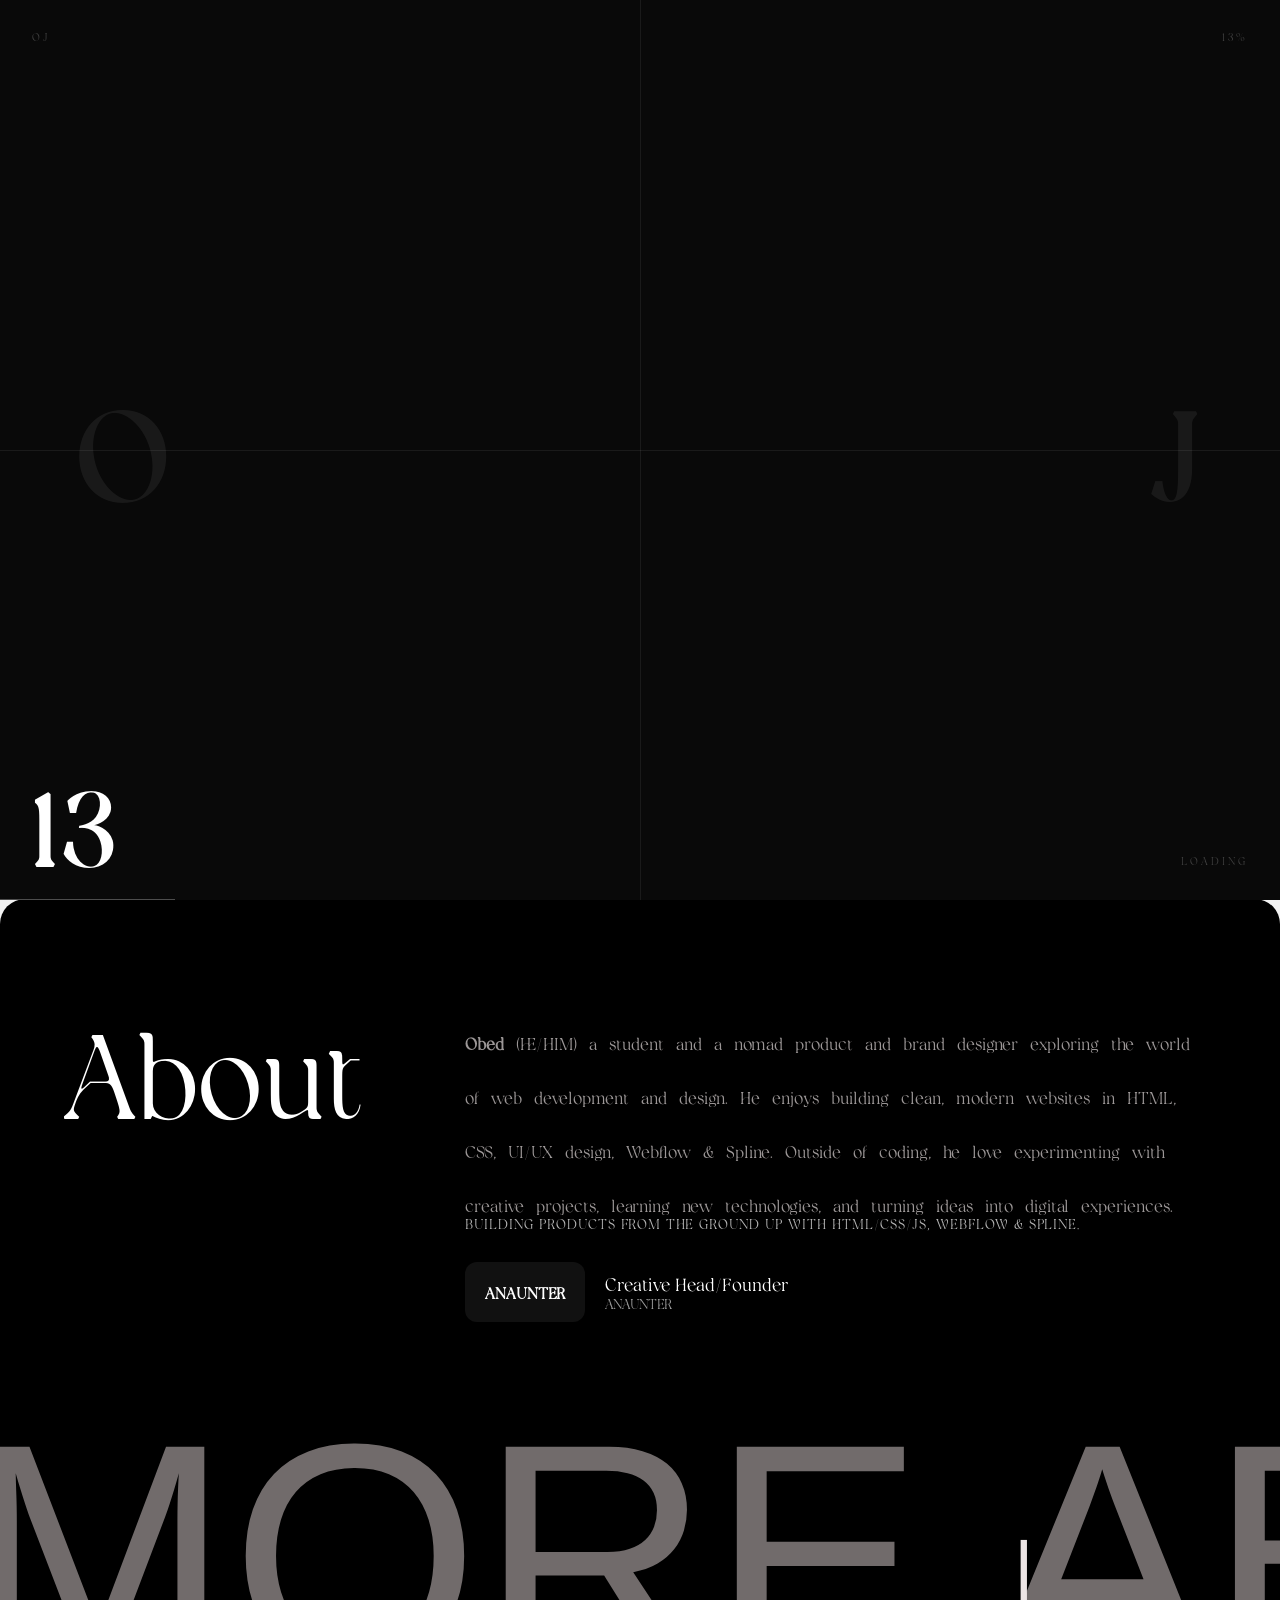
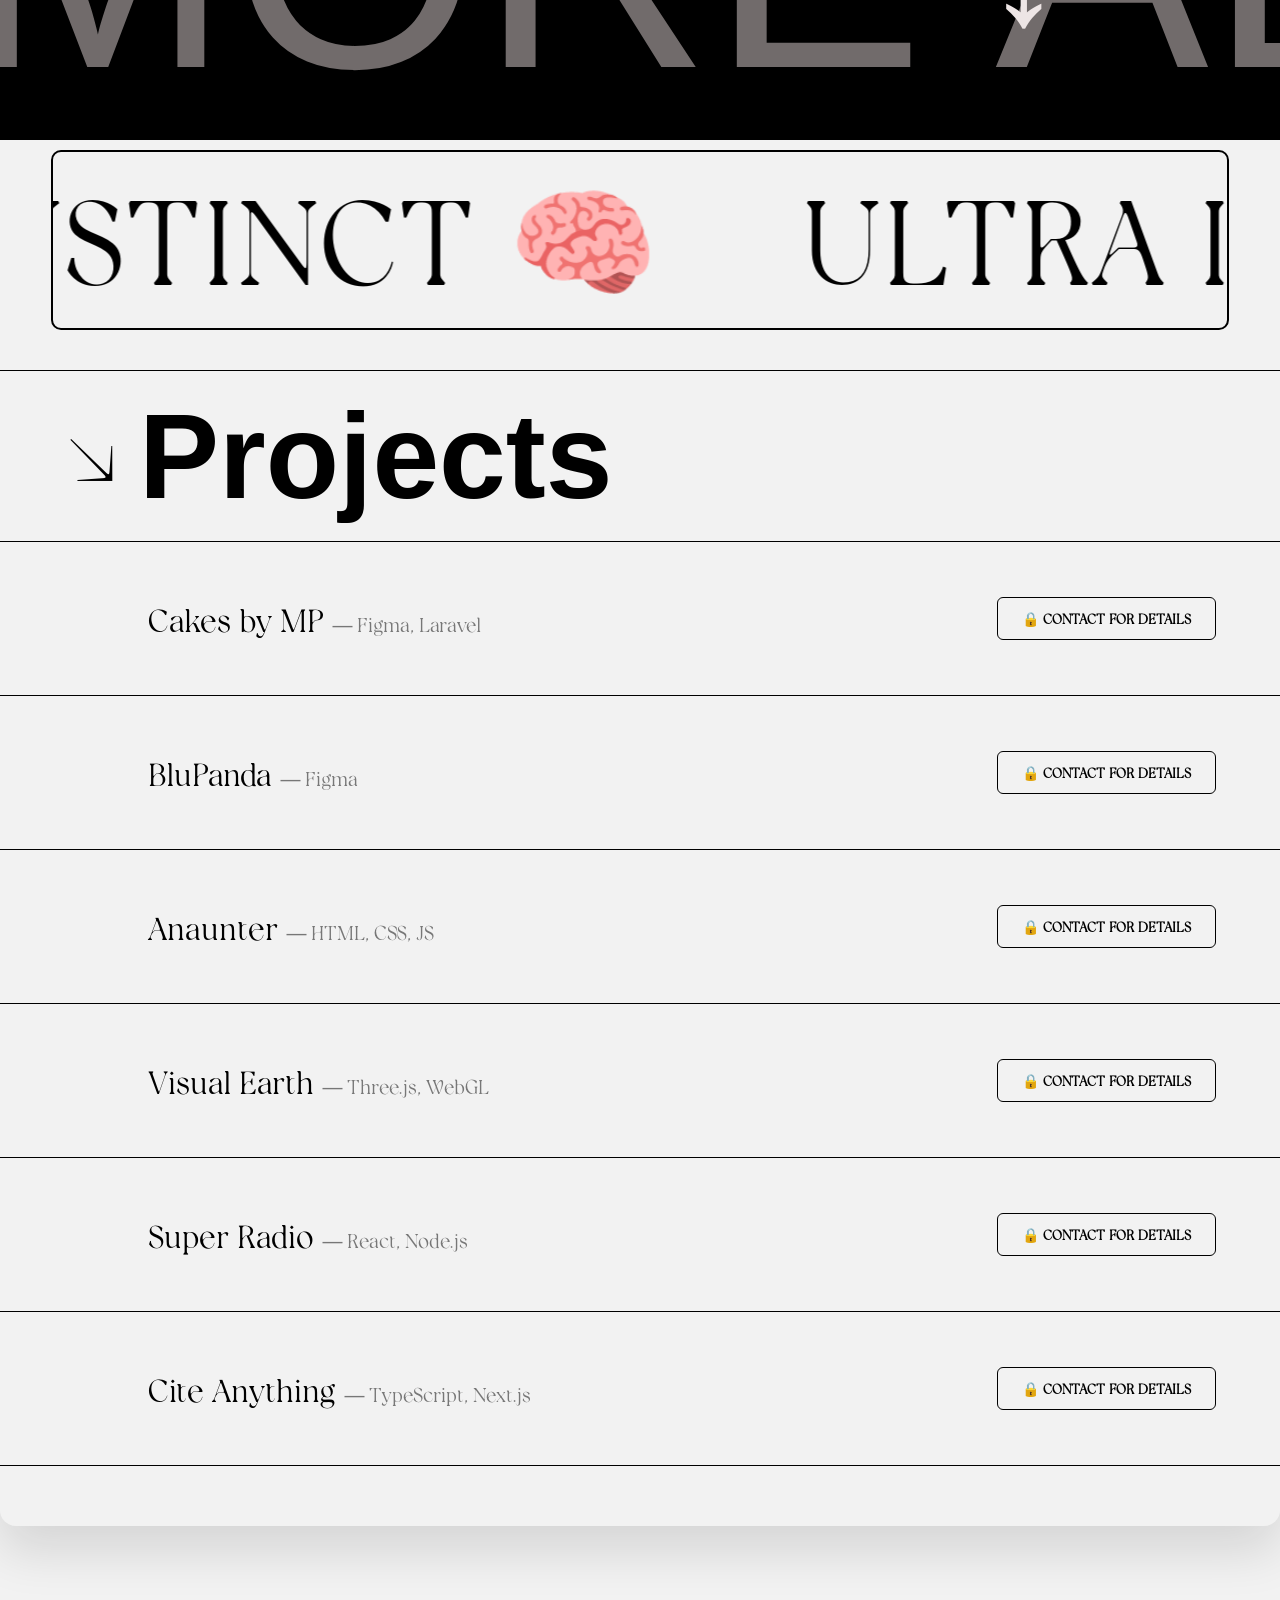
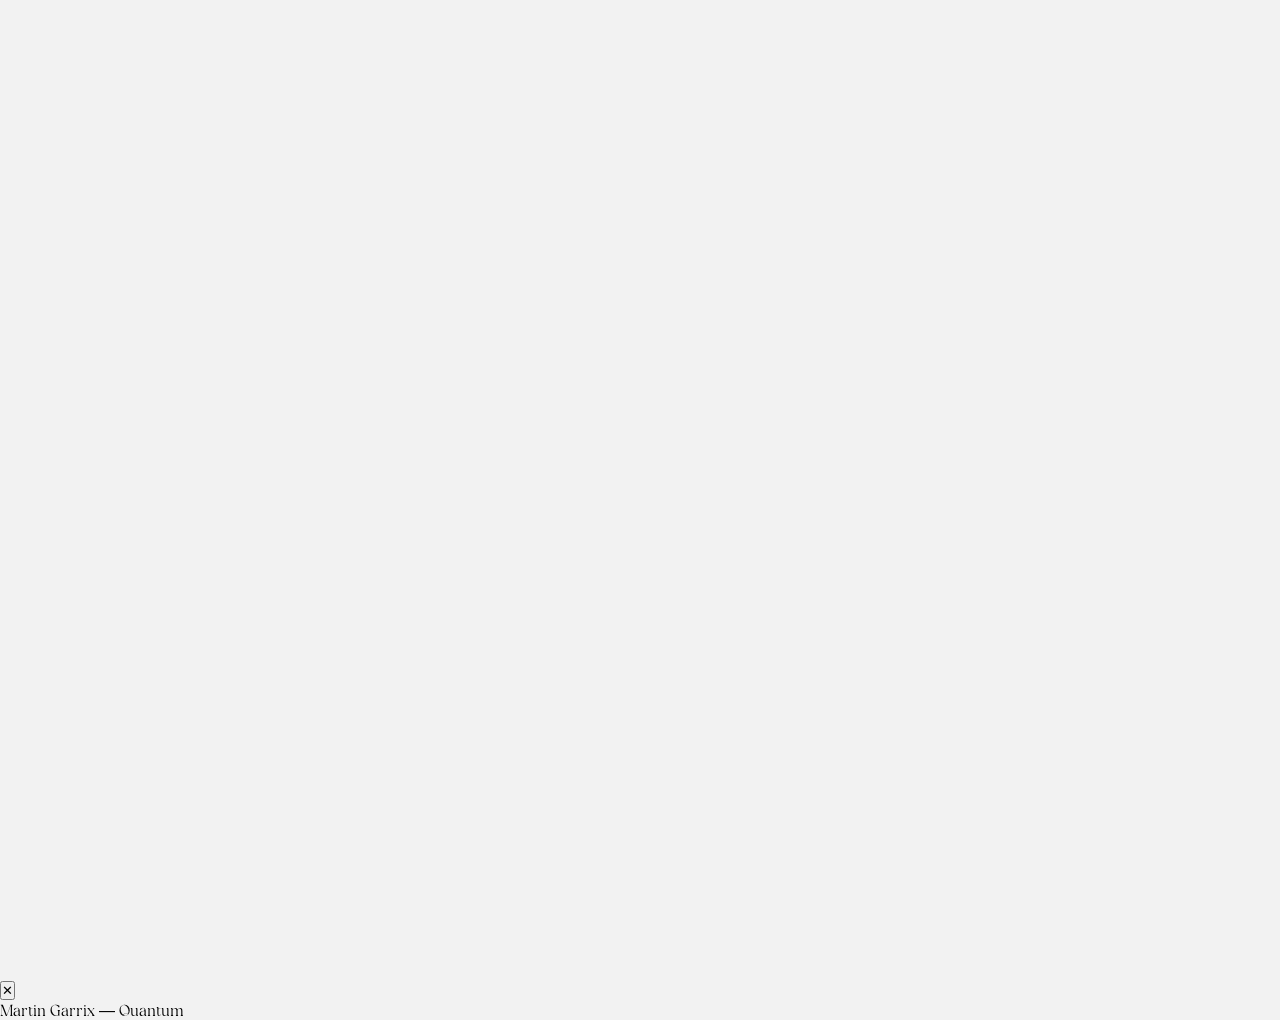
==== index.html @ 358d1b66 "Initial commit Created from https://vercel.com/new" ====
<!DOCTYPE html>
<html lang="en">
<head>
  <meta charset="UTF-8" />
  <meta name="viewport" content="width=device-width, initial-scale=1.0" />
  <title>Creative Nomad</title>
  <link rel="stylesheet" href="style.css" />
  <!-- Simple Icons CDN for Tech Logos -->
  <link rel="stylesheet" href="https://cdn.jsdelivr.net/npm/simple-icons-font@v14/font/simple-icons.min.css" />
</head>
<body>

  <!-- PRELOADER -->
  <div id="preloader">
    <div id="plBg"></div>
    <div class="pl-quad tl" id="plQ1"></div>
    <div class="pl-quad tr" id="plQ2"></div>
    <div class="pl-quad bl" id="plQ3"></div>
    <div class="pl-quad br" id="plQ4"></div>
    <div class="pl-vline" id="plVline"></div>
    <div class="pl-hline" id="plHline"></div>
    <span class="pl-corner tl" id="plCornerTL">OJ</span>
    <span class="pl-corner tr" id="plCornerTR">0%</span>
    <div id="plLetters">
      <span class="pl-letter" id="plLetterO">O</span>
      <span class="pl-letter" id="plLetterJ">J</span>
    </div>
    <div id="plCounter">0</div>
    <div id="plStatusWrap"><span id="plStatus">Loading</span></div>
    <div id="plLine"></div>
  </div>

  <!-- PAGE WRAPPER -->
  <div id="pageWrap">

    <!-- TOP WRAPPER -->
    <div class="top-wrapper">

      <section class="hero" id="home">
        <header class="header">
          <div class="logo">OJ</div>
          <div class="tagline">CREATIVE NOMAD, DESIGNING DIGITAL PRODUCTS & BRANDS.</div>
          <div class="linktree">LINK TREE</div>
        </header>

        <div class="grid-bg"></div>

        <div class="text-carousel">
          <div class="carousel-track">
            <img src="pasted-image (12).png" alt="Background Text" />
            <img src="pasted-image (12).png" alt="Background Text" />
            <img src="pasted-image (12).png" alt="Background Text" />
            <img src="pasted-image (12).png" alt="Background Text" />
          </div>
        </div>

        <div class="character-wrapper">
          <img src="character.png" alt="Character" class="character" />
          <div class="hero-year-badge">©2026</div>
        </div>
      </section>

      <section class="black-section" id="about">
        <div class="about-container">

          <div class="about-left">
            <h1 class="content">About</h1>
          </div>

          <div class="about-right">
            <p class="about-text content">
              <strong>Obed</strong> <span>(HE/HIM)</span> a student and a nomad product and brand designer 
              exploring the world of web development and design. He enjoys building clean, 
              modern websites in HTML, CSS, UI/UX design, Webflow & Spline. Outside of coding, he 
              love experimenting with creative projects, learning new technologies, 
              and turning ideas into digital experiences.
            </p>

            <p class="about-sub">
              BUILDING PRODUCTS FROM THE GROUND UP WITH HTML/CSS/JS, WEBFLOW & SPLINE.
            </p>

            <div class="about-role">
              <div class="role-icon">ANAUNTER</div>
              <div>
                <div class="role-title">Creative Head/Founder</div>
                <div class="role-company">ANAUNTER</div>
              </div>
            </div>
          </div>
        </div>

        <div class="about-carousel-container">
          <div class="about-down-arrow">↓</div>
          <div class="about-scroll-carousel">
            <div class="about-carousel-item">MORE ABOUT ME</div>
            <div class="about-carousel-item">MORE ABOUT ME</div>
            <div class="about-carousel-item">MORE ABOUT ME</div>
            <div class="about-carousel-item">MORE ABOUT ME</div>
            <div class="about-carousel-item">MORE ABOUT ME</div>
            <div class="about-carousel-item">MORE ABOUT ME</div>
          </div>
        </div>    
      </section>

    </div><!-- /top-wrapper -->

    <section class="white-section" id="projects">
      <div class="projects-wrapper">

        <!-- Infinite Carousel -->
        <div class="carousel-container">
          <div class="scroll-carousel">
            <div class="carousel-item">ULTRA INSTINCT 🧠</div>
            <div class="carousel-item">ULTRA INSTINCT 🧠</div>
            <div class="carousel-item">ULTRA INSTINCT 🧠</div>
          </div>
        </div>

        <!-- Projects Header -->
        <div class="projects-header">
          <span class="arrow">↘</span>
          <h2>Projects</h2>
        </div>

        <!-- Project Content Layout -->
        <div class="projects-content">

          <div class="projects-list">
            
            <!-- Project 1 -->
            <div class="project-row" data-img="https://images.unsplash.com/photo-1551288049-bebda4e38f71?q=80&w=800">
              <div class="project-info">
                <div class="tech-logos">
                  <i class="si si-figma" title="Figma"></i>
                  <i class="si si-laravel" title="Laravel"></i>
                </div>
                <h3 class="project-title">Cakes by MP <span class="project-tags">— Figma, Laravel</span></h3>
              </div>
              <button class="project-btn">🔒 CONTACT FOR DETAILS</button>
            </div>

            <!-- Project 2 -->
            <div class="project-row" data-img="https://images.unsplash.com/photo-1558655146-d09347e92766?q=80&w=800">
              <div class="project-info">
                <div class="tech-logos">
                  <i class="si si-figma" title="Figma"></i>
                </div>
                <h3 class="project-title">BluPanda <span class="project-tags">— Figma</span></h3>
              </div>
              <button class="project-btn">🔒 CONTACT FOR DETAILS</button>
            </div>

            <!-- Project 3 -->
            <div class="project-row" data-img="https://images.unsplash.com/photo-1547658719-da2b51169166?q=80&w=800">
              <div class="project-info">
                <div class="tech-logos">
                  <i class="si si-html5" title="HTML5"></i>
                  <i class="si si-css3" title="CSS3"></i>
                  <i class="si si-javascript" title="JavaScript"></i>
                </div>
                <h3 class="project-title">Anaunter <span class="project-tags">— HTML, CSS, JS</span></h3>
              </div>
              <button class="project-btn">🔒 CONTACT FOR DETAILS</button>
            </div>

            <!-- Project 4 -->
            <div class="project-row" data-img="https://images.unsplash.com/photo-1451187580459-43490279c0fa?q=80&w=800">
              <div class="project-info">
                <div class="tech-logos">
                  <i class="si si-threejs" title="Three.js"></i>
                  <i class="si si-webgl" title="WebGL"></i>
                </div>
                <h3 class="project-title">Visual Earth <span class="project-tags">— Three.js, WebGL</span></h3>
              </div>
              <button class="project-btn">🔒 CONTACT FOR DETAILS</button>
            </div>

            <!-- Project 5 -->
            <div class="project-row" data-img="https://images.unsplash.com/photo-1511671782779-c97d3d27a1d4?q=80&w=800">
              <div class="project-info">
                <div class="tech-logos">
                  <i class="si si-react" title="React"></i>
                  <i class="si si-node-dot-js" title="Node.js"></i>
                </div>
                <h3 class="project-title">Super Radio <span class="project-tags">— React, Node.js</span></h3>
              </div>
              <button class="project-btn">🔒 CONTACT FOR DETAILS</button>
            </div>

            <!-- Project 6 -->
            <div class="project-row" data-img="https://images.unsplash.com/photo-1507238691740-187a5b1d37b8?q=80&w=800">
              <div class="project-info">
                <div class="tech-logos">
                  <i class="si si-typescript" title="TypeScript"></i>
                  <i class="si si-nextdotjs" title="Next.js"></i>
                </div>
                <h3 class="project-title">Cite Anything <span class="project-tags">— TypeScript, Next.js</span></h3>
              </div>
              <button class="project-btn">🔒 CONTACT FOR DETAILS</button>
            </div>

          </div>
        </div>

      </div>
    </section>

  </div><!-- /pageWrap -->

  <!-- FOOTER CURTAIN WRAPPER -->
  <div class="footer-curtain">
    <footer class="site-footer" id="contact">
      <div class="footer-huge-text">
        OBED DANIEL JOSHUA
      </div>
      <div class="footer-bottom-grid">
        <div class="footer-info">
          <p class="footer-location-text">Made with love and <span class="highlight-blue">W</span><br>in San Ildefonso, Philippines.</p>
          <div class="local-time">
            <span class="time-label">Local time</span>
            <span class="time-display" id="localTimeDisplay">00:00 AM</span>
          </div>
        </div>
        <div class="footer-links">
          <a href="#" class="footer-link">Instagram <span>↗</span></a>
          <a href="#" class="footer-link">Webflow <span>↗</span></a>
          <a href="#" class="footer-link">Github <span>↗</span></a>
          <a href="#" class="footer-link">Figma <span>↗</span></a>
        </div>
      </div>
      <div class="footer-copyright">
        © 2026 OBED DANIEL JOSHUA. ALL RIGHTS RESERVED.
      </div>
    </footer>
  </div>

  <!-- FLOATING NAVIGATION DOCK -->
  <nav class="floating-dock" id="floatingDock">
    <div class="dock-logo">OJ</div>
    <div class="dock-links">
      <a href="#about">About</a>
      <a href="#projects">Work</a>
      <a href="#projects">Products</a>
      <a href="#contact">Contact</a>
    </div>
  </nav>

  <a href="https://matthisgarnier.webflow.io/" class="side-honors">
    <img class="awards" src="awards.png" alt="Inspiration Icon" />
    <span>Honors</span>
  </a>

  <!-- INTRO OVERLAY -->
  <div id="introOverlay">
    <video id="introVideo" autoplay muted loop playsinline>
      <source src="video.mp4" type="video/mp4" />
    </video>
    <div id="introGrain"></div>
    <div id="introScanlines"></div>
    <div id="introWord"></div>
    <button id="introClose">✕</button>
    <div id="introNowPlaying">Martin Garrix — Quantum</div>
  </div>

  <audio id="introAudio" loop>
    <source src="quantum.mp3" type="audio/mpeg" />
  </audio>

  <!-- LINK TREE OVERLAY -->
  <div class="linktree-overlay" id="linktreeOverlay">
    <div class="linktree-top">
      <button class="close-linktree" id="closeLinktree">✕</button>
    </div>
    <div class="linktree-grid">
      <a href="#" class="lt-card">Instagram <span>↗</span></a>
      <a href="#" class="lt-card">Webflow <span>↗</span></a>
      <a href="#" class="lt-card">Github <span>↗</span></a>
      <a href="#" class="lt-card">Figma <span>↗</span></a>
    </div>
  </div>

  <!-- FLOATING MOUSE-FOLLOWING PROJECT PREVIEW CARD -->
  <div id="floatingProjectPreview" class="floating-project-preview">
    <img src="" alt="Project Preview" id="floatingPreviewImg" />
  </div>

  <script src="https://unpkg.com/@studio-freight/lenis@1.0.42/bundled/lenis.min.js"></script>
  <script src="https://cdn.jsdelivr.net/npm/gsap@3.12.5/dist/gsap.min.js"></script>
  <script src="https://cdn.jsdelivr.net/npm/gsap@3.12.5/dist/ScrollTrigger.min.js"></script>
  <script src="https://cdn.jsdelivr.net/npm/gsap@3.12.5/dist/CustomEase.min.js"></script>
  <script src="script.js"></script>
</body>
</html>
---- style.css ----
@import url('https://fonts.cdnfonts.com/css/jumbotron');
@import url('https://fonts.cdnfonts.com/css/amoera');
@import url('https://fonts.cdnfonts.com/css/fonde');

@font-face {
    font-family: "EulaRegular";
    src: url("Brier-Regular.otf") format("opentype");
}

@font-face {
    font-family: "BrierBold";
    src: url("Brier-Bold.otf") format("opentype");
}

* {
  margin: 0;
  padding: 0;
  box-sizing: border-box;
}

html, body {
  width: 100%;
  max-width: 100vw;
  overflow-x: hidden;
}

body {
  font-family: "EulaRegular", sans-serif;
  background: #f2f2f2;
  position: relative;
  min-height: 100vh;
}

/* PAGE WRAPPER */
#pageWrap {
  position: relative;
  z-index: 2;
  background: #f2f2f2;
  will-change: transform;
}

.top-wrapper {
  position: relative;
  z-index: 2;
}

/* GRID BACKGROUND */
.grid-bg {
  position: absolute;
  inset: 0;
  background-image: 
    linear-gradient(to right, rgba(0,0,0,0.06) 1px, transparent 1px),
    linear-gradient(to bottom, rgba(0,0,0,0.06) 1px, transparent 1px);
  background-size: 20px 20px;
  z-index: 0;
}

/* HEADER */
.header {
  position: sticky;
  top: 20px;
  left: 20px;
  right: 20px;
  height: 60px;
  background: #ffffff;
  border-radius: 12px;
  display: flex;
  align-items: center;
  padding: 0 20px;
  justify-content: space-between;
  z-index: 2;
  margin: 20px 20px 0 20px;
}

.logo {
  font-family: "BrierBold", sans-serif;
  font-size: 25px;
  background: black;
  color: white;
  padding: 2px 2px;
  border-radius: 3px;
  font-weight: bold;
}

.tagline {
  font-size: 14px;
  letter-spacing: 1px;
}

.linktree {
  font-size: 14px;
  cursor: pointer;
}

/* HERO SECTION */
.hero {
  position: relative;
  height: 100vh;
  overflow: hidden;
  z-index: 1;
}

/* TEXT CAROUSEL */
.text-carousel {
  position: absolute;
  top: 50%;
  left: 0;
  transform: translateY(-50%);
  width: 100%;
  overflow: hidden;
  z-index: 1;
}

.carousel-track {
  display: flex;
  flex-wrap: nowrap;
  width: max-content;
  animation: scrollText 7s linear infinite;
}

.carousel-track img {
  display: block;
  flex-shrink: 0;
  height: 300px;
  object-fit: contain;
  margin: 0;
  padding: 0;
}

.carousel-track img + img {
  margin-left: -40px;
}

@keyframes scrollText {
  from { transform: translateX(0); }
  to { transform: translateX(-50%); }
}

/* CHARACTER */
.character-wrapper {
  position: absolute;
  top: 55%;
  left: 50%;
  transform: translate(-50%, -50%);
  z-index: 10;
  overflow: hidden;
}

.character {
  height: 95vh;
}

.hero-year-badge {
  position: absolute;
  bottom: 80px;
  right: 15px;
  background: #ffffff;
  color: #000000;
  font-family: "EulaRegular", sans-serif;
  font-size: 13px;
  font-weight: 600;
  padding: 6px 12px;
  border-radius: 4px;
  box-shadow: 0 4px 12px rgba(0, 0, 0, 0.08);
  z-index: 12;
}

/* SIDE HONORS */
.side-honors {
  text-decoration: none;
  position: fixed;
  right: 0;
  top: 50%;
  transform: translateY(-50%);
  background: black;
  color: white;
  padding: 20px 10px;
  writing-mode: vertical-rl;
  text-orientation: mixed;
  z-index: 100;
  transition: opacity 0.25s ease, transform 0.25s ease;
}

.side-honors.hidden {
  opacity: 0;
  pointer-events: none;
  transform: translateY(-50%) translateX(20px);
}

.awards {
  width: 40px;
  height: 40px;
  margin-bottom: 9px;
  filter: brightness(100);
}

/* BLACK SECTION (ABOUT) - SEAMLESS ATTACHED OVERLAP */
.black-section {
  position: relative;
  width: 100%;
  border-radius: 25px 25px 0 0;
  background: black;
  padding-top: 70px;
  padding-bottom: 120px;
  z-index: 3;
  margin-top: -1px;
}

.about-container {
  position: relative;
  width: 100%;
  display: flex;
  padding: 30px 5vw;
  color: white;
  gap: 2vw;
}

.about-left { flex: 1; }

.about-left h1 {
  font-size: 120px;
  font-weight: 400;
  letter-spacing: -2px;
}

.about-right {
  flex: 2;
  max-width: 800px;
}

.about-text {
  font-size: 45px;
  line-height: 1.2;
  font-weight: 400;
}

.about-text strong { font-weight: 600; }
.about-text span { font-size: 17px; color: #9c9797; }

.about-sub {
  font-size: 14px;
  letter-spacing: 1px;
  opacity: 0.7;
  margin-bottom: 30px;
}

.about-role {
  display: flex;
  align-items: center;
  gap: 20px;
}

.role-icon {
  width: 120px;
  height: 60px;
  background: #111;
  border-radius: 12px;
  display: flex;
  align-items: center;
  justify-content: center;
  font-weight: bold;
}

.role-title { font-size: 18px; font-weight: 500; }
.role-company { font-size: 14px; opacity: 0.6; }

.about-carousel-container {
  width: 100%;
  overflow: hidden;
  margin-top: 20px;
}

.about-scroll-carousel {
  display: flex;
  gap: 140px;
  padding: 0 120px;
  will-change: transform;
}

.about-carousel-item {
  font-family: 'amoera', sans-serif;
  font-size: 320px;
  font-weight: 300;
  color: rgb(113, 107, 107);
  white-space: nowrap;
  flex-shrink: 0;
}

.about-down-arrow {
  font-family: 'amoera', sans-serif;
  position: absolute;
  top: 70%;
  left: 80%;
  transform: translate(-50%, -50%);
  font-size: 150px;
  color: rgb(237, 229, 229);
  pointer-events: none;
  z-index: 10;
}

/* WHITE SECTION (PROJECTS) */
.white-section {
  position: relative;
  background: #f2f2f2;
  margin-top: -120px;
  padding-top: 40px;
  padding-bottom: 60px;
  z-index: 4;
  width: 100%;
  min-height: 100vh;
  border-radius: 0 0 16px 16px;
  box-shadow: 0 25px 50px rgba(0, 0, 0, 0.12);
}

.projects-wrapper {
  position: relative;
  width: 100%;
}

.carousel-container {
  width: 92%;
  height: 180px;
  margin: -30px auto 40px auto;
  border-radius: 10px; 
  border: 2px solid black;
  overflow: hidden;
  display: flex;
  align-items: center;
  background: #f2f2f2;
}

.scroll-carousel {
  display: flex;
  gap: 140px;
  padding: 0 120px;
  will-change: transform;
}

.carousel-item {
  font-size: 120px;
  font-weight: 300;
  letter-spacing: 2px;
  white-space: nowrap;
  flex-shrink: 0;
}

.projects-header {
  width: 100%;
  padding: 25px 5vw;
  background: #f2f2f2;
  display: flex;
  align-items: center;
  gap: 20px;
  border-top: 1px solid #000;
  border-bottom: 1px solid #000;
}

.projects-header h2 {
  font-family: 'fonde', sans-serif;
  font-size: 120px;
  line-height: 1;
}

.arrow { font-size: 80px; line-height: 1; }

.projects-content {
  position: relative;
  padding: 0;
  width: 100%;
  display: flex;
  align-items: flex-start;
}

.projects-list { 
  flex-grow: 1; 
  width: 100%; 
}

.project-row {
  display: flex;
  align-items: center;
  justify-content: space-between;
  padding: 55px 5vw 55px 3vw;
  border-bottom: 1px solid #000;
  transition: background 0.3s ease, color 0.3s ease;
  position: relative;
  background: #f2f2f2;
}

.project-row.active-scrolled {
  background: #000;
  color: #fff;
}

.project-row.active-scrolled .project-tags { color: #ccc; }
.project-row.active-scrolled .tech-logos i { color: #fff; transform: scale(1.15); }
.project-row.active-scrolled .project-btn { border-color: #fff; color: #fff; }

.project-info { display: flex; align-items: center; gap: 30px; }

.tech-logos {
  display: flex;
  align-items: center;
  gap: 12px;
  font-size: 26px;
  min-width: 80px;
}

.tech-logos i { transition: transform 0.3s ease, color 0.3s ease; }
.project-title { font-size: 32px; font-weight: 500; }
.project-tags { font-size: 20px; color: #777; font-weight: 300; }

.project-btn {
  background: transparent;
  border: 1px solid #000;
  border-radius: 6px;
  padding: 12px 24px;
  font-family: inherit;
  font-size: 14px;
  font-weight: bold;
  text-transform: uppercase;
  cursor: pointer;
  transition: all 0.3s;
}

/* FLOATING MOUSE-FOLLOWING PROJECT PREVIEW CARD POP-UP */
.floating-project-preview {
  position: fixed;
  top: 0;
  left: 0;
  width: 320px;
  height: 420px;
  border-radius: 12px;
  overflow: hidden;
  pointer-events: none;
  z-index: 900;
  opacity: 0;
  transform: translate(-50%, -50%) scale(0.85);
  transition: opacity 0.3s cubic-bezier(0.16, 1, 0.3, 1), 
              transform 0.35s cubic-bezier(0.16, 1, 0.3, 1);
  box-shadow: 0 20px 50px rgba(0, 0, 0, 0.35);
  background: #000;
}

.floating-project-preview.active {
  opacity: 1;
  transform: translate(-50%, -50%) scale(1);
}

.floating-project-preview img {
  width: 100%;
  height: 100%;
  object-fit: cover;
  display: block;
}

/* FOOTER CURTAIN REVEAL */
.footer-curtain {
  position: fixed;
  bottom: 0;
  left: 0;
  width: 100%;
  min-height: 100vh;
  z-index: 1;
  background: #fff;
  display: flex;
  align-items: center;
  justify-content: center;
}

.site-footer {
  background: #fff;
  width: 100%;
  padding: 60px 5vw;
  display: flex;
  flex-direction: column;
  justify-content: space-between;
  gap: 50px;
}

.footer-huge-text {
  font-family: 'fonde', sans-serif;
  font-size: clamp(2rem, 5vw, 6.5rem);
  text-align: center;
  line-height: 1.1;
  border: 1px solid #000;
  border-radius: 20px;
  padding: 30px 15px;
  letter-spacing: -1px;
  width: 100%;
  max-width: 100%;
  word-break: break-word;
}

.footer-bottom-grid {
  display: flex;
  justify-content: space-between;
  align-items: flex-start;
  width: 100%;
}

.footer-info {
  display: flex;
  flex-direction: column;
  gap: 20px;
  font-size: 24px;
}

.footer-location-text {
  font-size: 28px;
  line-height: 1.35;
  color: #000;
}

.highlight-blue {
  background: #4353ff;
  color: white;
  padding: 2px 8px;
  border-radius: 4px;
}

.local-time {
  display: flex;
  flex-direction: column;
  gap: 8px;
  margin-top: 10px;
}

.time-label {
  font-size: 22px;
  color: #777;
}

.time-display {
  font-weight: 700;
  font-size: 52px;
  color: #000;
}

.footer-links {
  display: grid;
  grid-template-columns: 1fr 1fr;
  gap: 15px;
  width: 45%;
}

.footer-link {
  border: 1px solid #000;
  border-radius: 6px;
  padding: 20px 25px;
  display: flex;
  justify-content: space-between;
  align-items: center;
  text-decoration: none;
  color: #000;
  font-size: 18px;
  transition: background 0.3s, color 0.3s;
}

.footer-link:hover { background: #000; color: #fff; }

.footer-copyright {
  font-size: 12px;
  text-transform: uppercase;
  color: #666;
}

/* FLOATING DOCK NAV */
.floating-dock {
  position: fixed;
  bottom: 30px;
  left: 50%;
  transform: translateX(-50%) translateY(100px);
  background: rgba(110, 110, 110, 0.9);
  backdrop-filter: blur(10px);
  padding: 8px 24px 8px 8px;
  border-radius: 12px;
  display: flex;
  align-items: center;
  gap: 30px;
  z-index: 1000;
  opacity: 0;
  transition: transform 0.5s cubic-bezier(0.76,0,0.24,1), opacity 0.4s ease;
}

.floating-dock.visible {
  transform: translateX(-50%) translateY(0);
  opacity: 1;
}

.dock-logo {
  background: #000;
  color: #fff;
  width: 40px;
  height: 40px;
  display: flex;
  align-items: center;
  justify-content: center;
  border-radius: 8px;
  font-family: "BrierBold", sans-serif;
}

.dock-links { display: flex; gap: 20px; }
.dock-links a { color: #fff; text-decoration: none; font-size: 14px; }
.dock-links a:hover { color: #000; }

/* PRELOADER - FULLY RESPONSIVE MOBILE VIEW */
body.loading { overflow: hidden; }

#preloader {
  position: fixed;
  inset: 0;
  z-index: 10000;
  background: transparent;
  overflow: hidden;
}

#preloader.hidden-preloader {
  display: none !important;
}

#plBg {
  position: absolute;
  inset: 0;
  background: #090909;
  z-index: 1;
}

.pl-quad {
  position: absolute;
  background: #090909;
  z-index: 2;
  will-change: transform;
  transition: transform 1s cubic-bezier(0.76,0,0.24,1);
}

.pl-quad.tl { top: 0; left: 0; width: 50%; height: 50%; }
.pl-quad.tr { top: 0; right: 0; width: 50%; height: 50%; }
.pl-quad.bl { bottom: 0; left: 0; width: 50%; height: 50%; }
.pl-quad.br { bottom: 0; right: 0; width: 50%; height: 50%; }

.pl-vline {
  position: absolute;
  left: 50%; top: 0;
  width: 1px; height: 0;
  background: rgba(255,255,255,0.07);
  z-index: 5;
  transition: height 0.9s cubic-bezier(0.76,0,0.24,1);
}

.pl-hline {
  position: absolute;
  top: 50%; left: 0;
  height: 1px; width: 0;
  background: rgba(255,255,255,0.07);
  z-index: 5;
  transition: width 0.9s cubic-bezier(0.76,0,0.24,1);
}

.pl-corner {
  position: absolute;
  font-family: "EulaRegular", sans-serif;
  font-size: clamp(9px, 2vw, 11px);
  letter-spacing: 3px;
  color: rgba(255,255,255,0.22);
  text-transform: uppercase;
  z-index: 6;
  opacity: 0;
  transition: opacity 0.6s ease;
}

.pl-corner.tl { top: clamp(15px, 4vw, 30px); left: clamp(15px, 4vw, 32px); }
.pl-corner.tr { top: clamp(15px, 4vw, 30px); right: clamp(15px, 4vw, 32px); }

#plLetters {
  position: absolute;
  inset: 0;
  z-index: 5;
  pointer-events: none;
  opacity: 0;
}

.pl-letter {
  position: absolute;
  font-family: "BrierBold", sans-serif;
  font-size: clamp(40px, 10vw, 160px);
  line-height: 1;
  color: rgba(255,255,255,0.06);
  top: 50%;
  transform: translateY(-50%);
  will-change: left, right;
}

#plLetterO { left: 4vw; }
#plLetterJ { right: 4vw; }

#plCounter {
  position: absolute;
  bottom: clamp(15px, 3vw, 22px);
  left: clamp(15px, 3vw, 28px);
  font-family: "BrierBold", sans-serif;
  font-size: clamp(36px, 8vw, 80px);
  line-height: 1;
  color: #fff;
  z-index: 6;
}

#plLine {
  position: absolute;
  bottom: 0; left: 0;
  height: 1px; width: 0%;
  background: rgba(255,255,255,0.28);
  z-index: 6;
}

#plStatusWrap {
  position: absolute;
  bottom: clamp(18px, 3vw, 30px);
  right: clamp(15px, 3vw, 32px);
  overflow: hidden;
  height: 16px;
  z-index: 6;
  opacity: 0;
}

#plStatus {
  font-size: clamp(9px, 2vw, 11px);
  letter-spacing: 3px;
  color: rgba(255,255,255,0.22);
  text-transform: uppercase;
  display: block;
  transform: translateY(110%);
  transition: transform 0.5s cubic-bezier(0.76,0,0.24,1);
}

#plStatus.up { transform: translateY(0); }

/* LINK TREE OVERLAY */
.linktree-overlay {
  position: fixed;
  inset: 0;
  background: #f2f2f2;
  z-index: 9999;
  transform: translateY(-100%);
  transition: transform 0.5s cubic-bezier(.76,0,.24,1);
}

.linktree-overlay.active { transform: translateY(0); }

.close-linktree {
  position: absolute;
  top: 30px; right: 30px;
  width: 42px; height: 42px;
  border-radius: 50%;
  border: none;
  background: black;
  color: white;
  font-size: 18px;
  cursor: pointer;
}

.linktree-grid {
  width: 90%;
  margin: 100px auto 0 auto;
  display: grid;
  grid-template-columns: repeat(2, 1fr);
  gap: 20px;
}

.lt-card {
  padding: 24px;
  border: 2px solid black;
  text-decoration: none;
  color: black;
  font-size: 18px;
  display: flex;
  justify-content: space-between;
}

/* RESPONSIVE BREAKPOINTS */
@media (max-width: 1024px) {
  .about-container { flex-direction: column; gap: 40px; }
  .about-left h1 { font-size: 80px; }
  .about-text { font-size: 28px; }
  .projects-content { flex-direction: column; }
  .floating-project-preview { display: none !important; }
}

@media (max-width: 768px) {
  /* HERO RESPONSIVE PORTRAIT */
  .header {
    background: transparent;
    margin: 15px 15px 0 15px;
    padding: 0;
    height: auto;
  }

  .logo, .linktree { display: none; }

  .tagline {
    font-size: 13px;
    line-height: 1.35;
    font-weight: 600;
    max-width: 85%;
    text-transform: uppercase;
    color: #000;
  }

  .carousel-track img { height: 200px; }

  .character-wrapper {
    top: auto;
    bottom: 0;
    left: 50%;
    transform: translateX(-50%);
    width: 100vw;
    display: flex;
    justify-content: center;
  }

  .character {
    height: 60vh;
    max-width: 100%;
    object-fit: contain;
    object-position: bottom center;
  }

  .side-honors {
    top: 42%;
    padding: 14px 8px;
    font-size: 12px;
  }

  .hero-year-badge {
    bottom: 40px;
    right: 20px;
    font-size: 12px;
    padding: 5px 10px;
  }

  /* FOOTER RESPONSIVE CONTAINER & CARD STACKING */
  .site-footer {
    padding: 30px 4vw 60px 4vw;
    gap: 25px;
  }

  .footer-huge-text {
    font-size: 7vw;
    padding: 18px 10px;
    border-radius: 12px;
    width: 100%;
  }

  .footer-bottom-grid {
    flex-direction: column;
    gap: 25px;
    width: 100%;
  }

  .footer-info {
    width: 100%;
    gap: 12px;
  }

  .footer-location-text {
    font-size: 20px;
    line-height: 1.3;
  }

  .local-time { margin-top: 5px; }
  .time-label { font-size: 16px; }
  .time-display { font-size: 32px; }

  .footer-links {
    display: flex;
    flex-direction: column;
    gap: 10px;
    width: 100%;
  }

  .footer-link {
    width: 100%;
    padding: 14px 18px;
    font-size: 15px;
    border-radius: 8px;
    box-sizing: border-box;
  }

  .project-row { flex-direction: column; align-items: flex-start; gap: 15px; padding: 30px 5vw; }
  .project-title { font-size: 22px; }
  .project-tags { display: block; font-size: 15px; margin-top: 4px; }
  .linktree-grid { grid-template-columns: 1fr; }
}
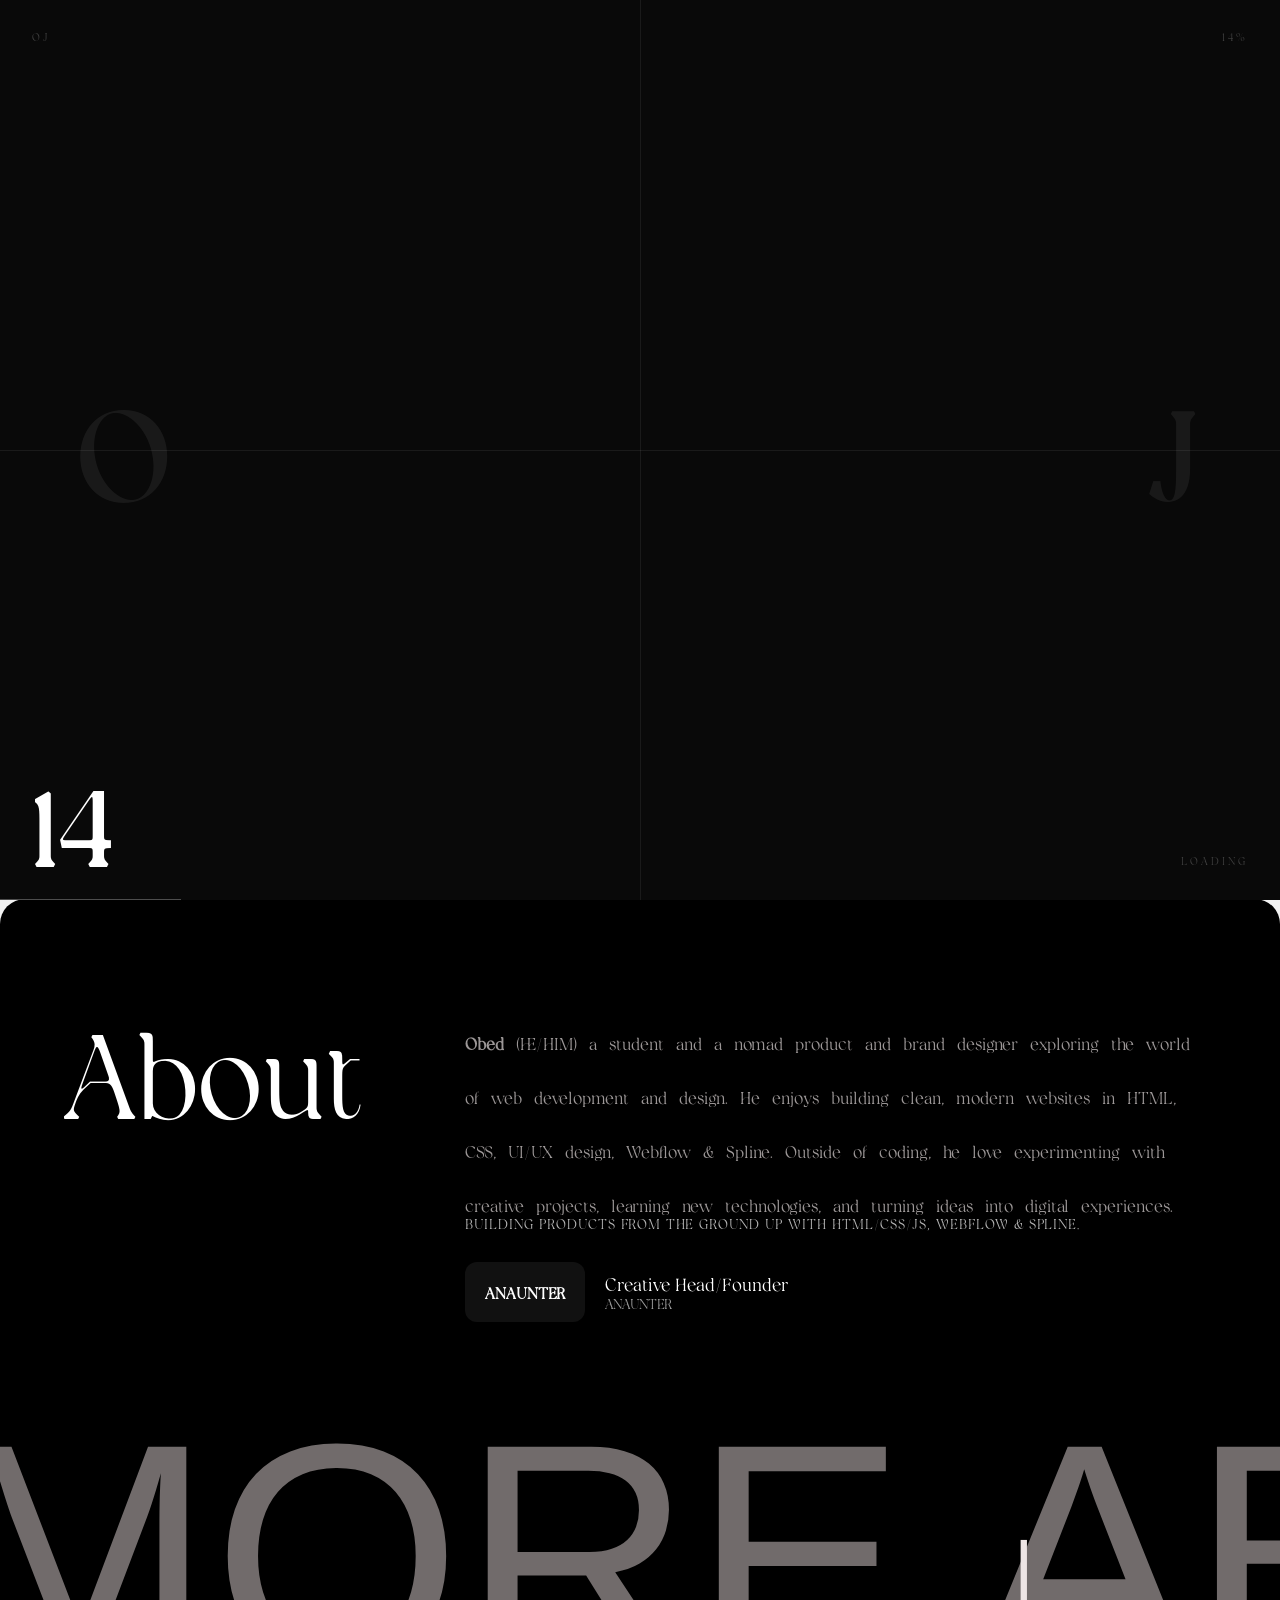
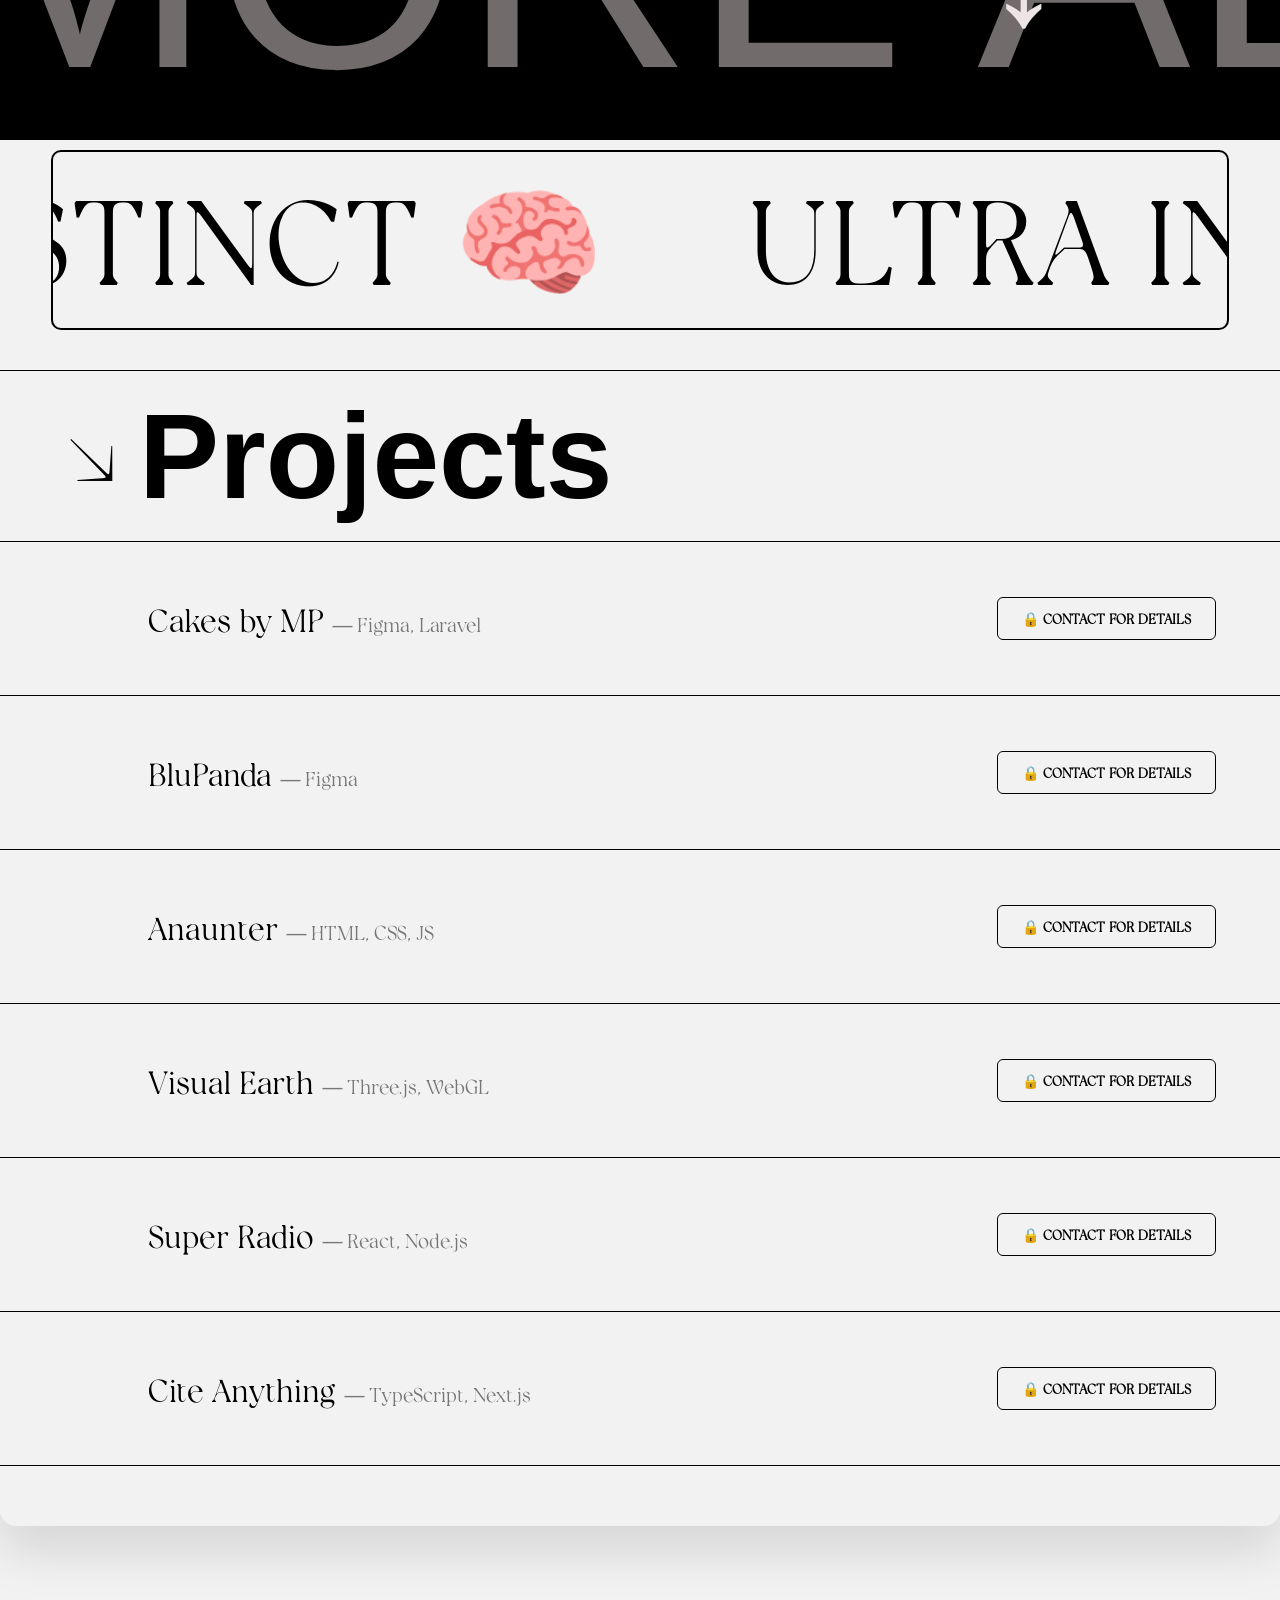
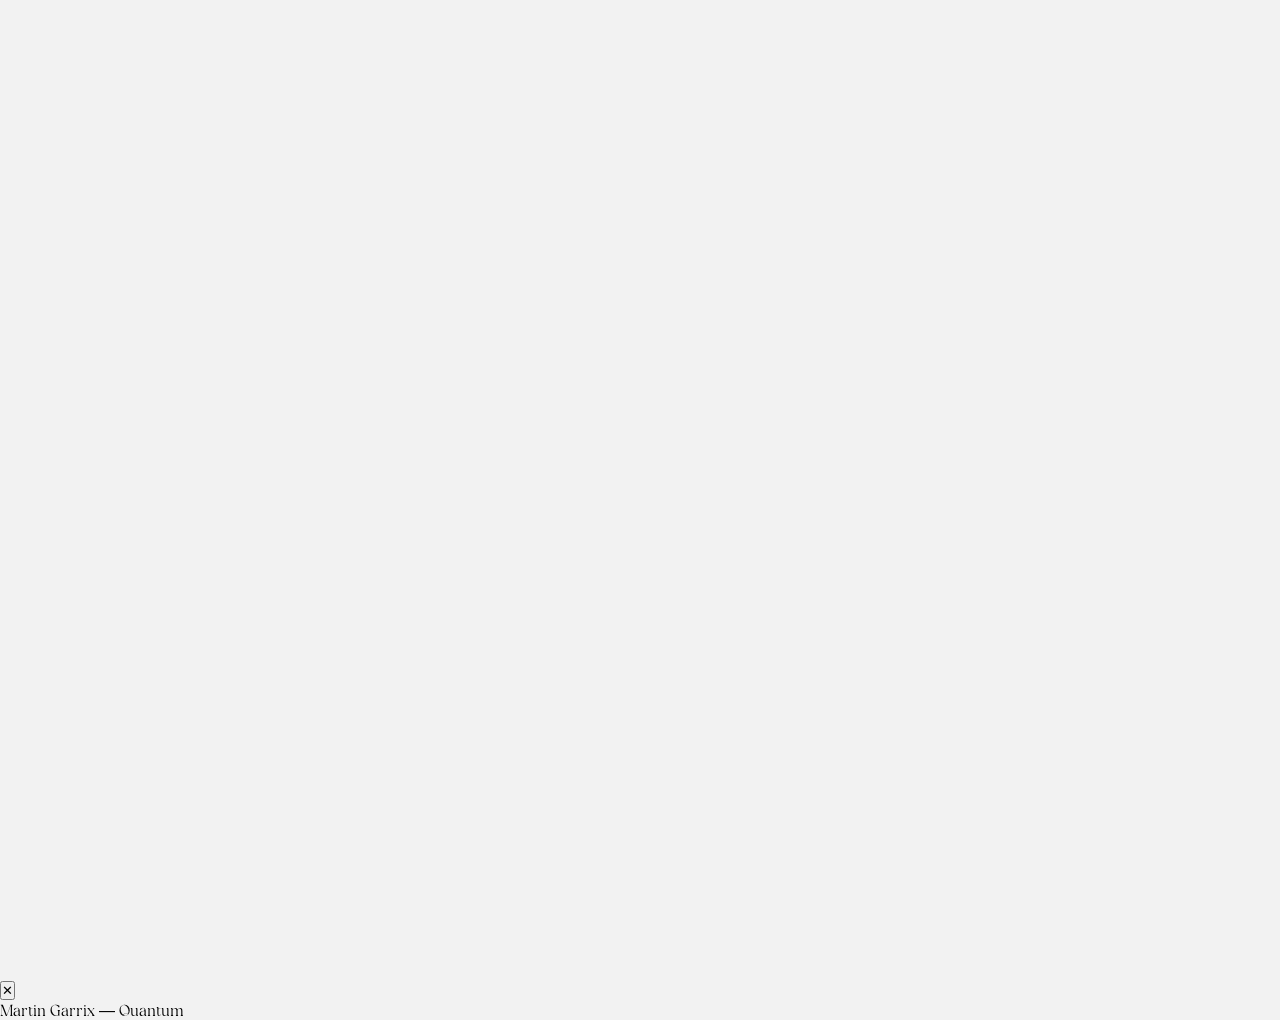
==== commit 19ffa318: "Fix HTML formatting and add missing elements" ====
--- a/index.html
+++ b/index.html
@@ -130,6 +130,9 @@
             
             <!-- Project 1 -->
             <div class="project-row" data-img="https://images.unsplash.com/photo-1551288049-bebda4e38f71?q=80&w=800">
+              <div class="mobile-project-img">
+                <img src="https://images.unsplash.com/photo-1551288049-bebda4e38f71?q=80&w=800" alt="Cakes by MP" />
+              </div>
               <div class="project-info">
                 <div class="tech-logos">
                   <i class="si si-figma" title="Figma"></i>
@@ -142,6 +145,9 @@
 
             <!-- Project 2 -->
             <div class="project-row" data-img="https://images.unsplash.com/photo-1558655146-d09347e92766?q=80&w=800">
+              <div class="mobile-project-img">
+                <img src="https://images.unsplash.com/photo-1558655146-d09347e92766?q=80&w=800" alt="BluPanda" />
+              </div>
               <div class="project-info">
                 <div class="tech-logos">
                   <i class="si si-figma" title="Figma"></i>
@@ -153,6 +159,9 @@
 
             <!-- Project 3 -->
             <div class="project-row" data-img="https://images.unsplash.com/photo-1547658719-da2b51169166?q=80&w=800">
+              <div class="mobile-project-img">
+                <img src="https://images.unsplash.com/photo-1547658719-da2b51169166?q=80&w=800" alt="Anaunter" />
+              </div>
               <div class="project-info">
                 <div class="tech-logos">
                   <i class="si si-html5" title="HTML5"></i>
@@ -166,6 +175,9 @@
 
             <!-- Project 4 -->
             <div class="project-row" data-img="https://images.unsplash.com/photo-1451187580459-43490279c0fa?q=80&w=800">
+              <div class="mobile-project-img">
+                <img src="https://images.unsplash.com/photo-1451187580459-43490279c0fa?q=80&w=800" alt="Visual Earth" />
+              </div>
               <div class="project-info">
                 <div class="tech-logos">
                   <i class="si si-threejs" title="Three.js"></i>
@@ -178,6 +190,9 @@
 
             <!-- Project 5 -->
             <div class="project-row" data-img="https://images.unsplash.com/photo-1511671782779-c97d3d27a1d4?q=80&w=800">
+              <div class="mobile-project-img">
+                <img src="https://images.unsplash.com/photo-1511671782779-c97d3d27a1d4?q=80&w=800" alt="Super Radio" />
+              </div>
               <div class="project-info">
                 <div class="tech-logos">
                   <i class="si si-react" title="React"></i>
@@ -190,6 +205,9 @@
 
             <!-- Project 6 -->
             <div class="project-row" data-img="https://images.unsplash.com/photo-1507238691740-187a5b1d37b8?q=80&w=800">
+              <div class="mobile-project-img">
+                <img src="https://images.unsplash.com/photo-1507238691740-187a5b1d37b8?q=80&w=800" alt="Cite Anything" />
+              </div>
               <div class="project-info">
                 <div class="tech-logos">
                   <i class="si si-typescript" title="TypeScript"></i>
@@ -291,4 +309,4 @@
   <script src="https://cdn.jsdelivr.net/npm/gsap@3.12.5/dist/CustomEase.min.js"></script>
   <script src="script.js"></script>
 </body>
-</html>+</html>
--- a/style.css
+++ b/style.css
@@ -423,7 +423,24 @@
   transition: all 0.3s;
 }
 
-/* FLOATING MOUSE-FOLLOWING PROJECT PREVIEW CARD POP-UP */
+/* MOBILE INLINE PROJECT IMAGE WRAPPER (HIDDEN ON DESKTOP) */
+.mobile-project-img {
+  display: none;
+  width: 100%;
+  height: 220px;
+  border-radius: 8px;
+  overflow: hidden;
+  margin-bottom: 15px;
+}
+
+.mobile-project-img img {
+  width: 100%;
+  height: 100%;
+  object-fit: cover;
+  display: block;
+}
+
+/* FLOATING MOUSE-FOLLOWING PROJECT PREVIEW CARD POP-UP (DESKTOP) */
 .floating-project-preview {
   position: fixed;
   top: 0;
@@ -838,6 +855,45 @@
     padding: 5px 10px;
   }
 
+  /* HIDE FLOATING MOUSE PREVIEW ON TOUCH SCREENS */
+  .floating-project-preview {
+    display: none !important;
+  }
+
+  /* REVEAL INLINE PROJECT IMAGE ON MOBILE TOP */
+  .mobile-project-img {
+    display: block;
+  }
+
+  .project-row {
+    flex-direction: column;
+    align-items: flex-start;
+    gap: 15px;
+    padding: 24px 5vw;
+  }
+
+  .project-info {
+    width: 100%;
+    flex-direction: column;
+    align-items: flex-start;
+    gap: 10px;
+  }
+
+  .project-title {
+    font-size: 22px;
+  }
+
+  .project-tags {
+    display: block;
+    font-size: 15px;
+    margin-top: 4px;
+  }
+
+  .project-btn {
+    width: 100%;
+    text-align: center;
+  }
+
   /* FOOTER RESPONSIVE CONTAINER & CARD STACKING */
   .site-footer {
     padding: 30px 4vw 60px 4vw;
@@ -886,8 +942,5 @@
     box-sizing: border-box;
   }
 
-  .project-row { flex-direction: column; align-items: flex-start; gap: 15px; padding: 30px 5vw; }
-  .project-title { font-size: 22px; }
-  .project-tags { display: block; font-size: 15px; margin-top: 4px; }
   .linktree-grid { grid-template-columns: 1fr; }
-}+}
